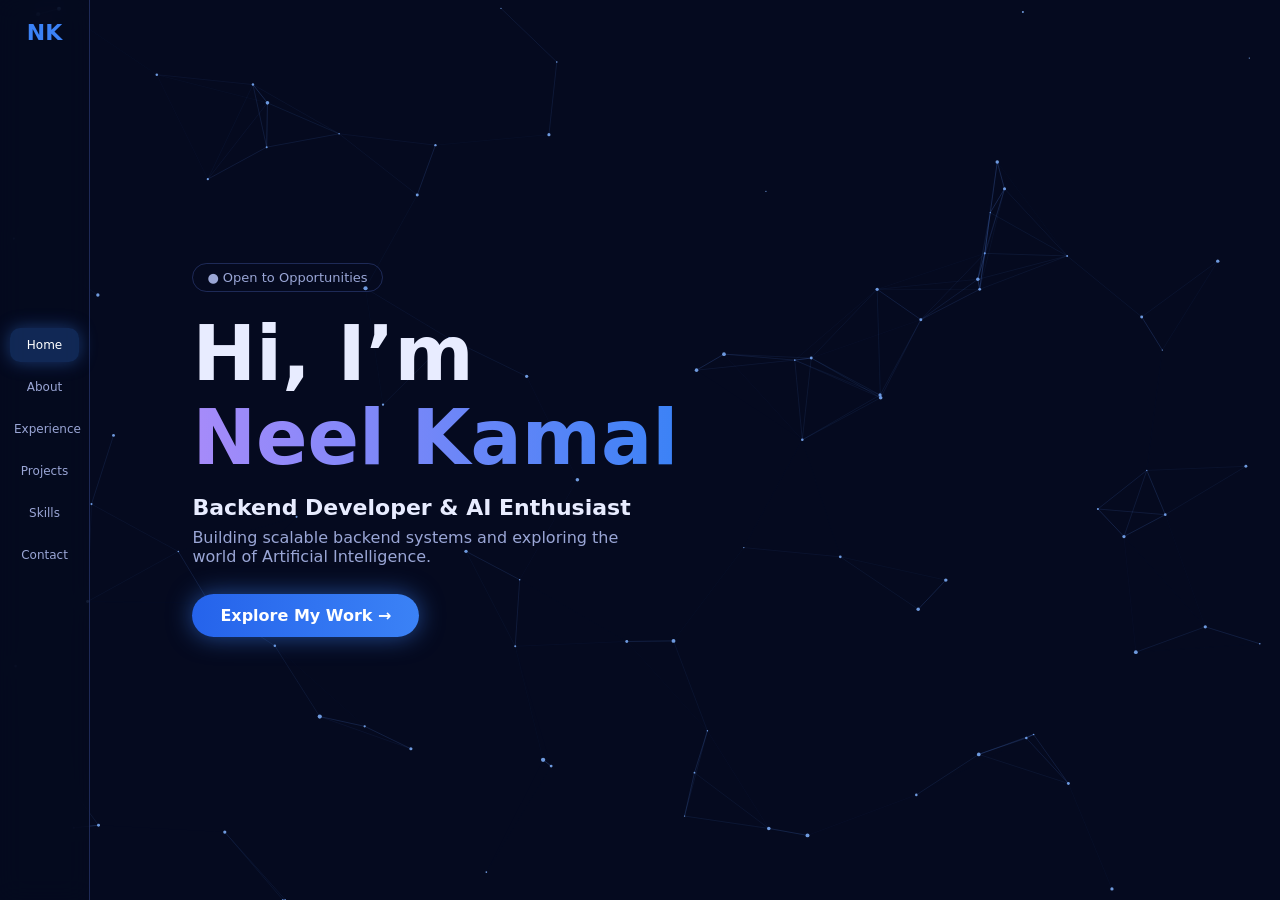
==== index.html @ 880d9033 "Home section and animated background" ====
<!DOCTYPE html>
<html lang="en">
<head>
  <meta charset="UTF-8">
  <meta name="viewport" content="width=device-width, initial-scale=1">
  <title>Neel Kamal | Backend Developer</title>
  <link rel="stylesheet" href="style.css">
</head>
<body>

  <!-- Hilta hua background yahan draw hoga -->
  <canvas id="bg"></canvas>

  <!-- Left side ka menu -->
  <nav>
    <div class="logo">NK</div>
    <a href="#home" class="on">Home</a>
    <a href="#about">About</a>
    <a href="#experience">Experience</a>
    <a href="#projects">Projects</a>
    <a href="#skills">Skills</a>
    <a href="#contact">Contact</a>
  </nav>

  <main>
    <!-- HOME SECTION -->
    <section id="home">
      <p class="open">● Open to Opportunities</p>
      <h1>Hi, I’m<br><span class="grad">Neel Kamal</span></h1>
      <h3>Backend Developer & AI Enthusiast</h3>
      <p class="sub">Building scalable backend systems and exploring the world of Artificial Intelligence.</p>
      <a href="#projects" class="btn">Explore My Work →</a>
    </section>
  </main>

  <script src="script.js"></script>
</body>
</html>
---- style.css ----
/* Saare rang ek jagah, baad me badalna easy */
:root {
  --bg: #050a1f;
  --text: #e8ecff;
  --muted: #9aa6d6;
  --blue: #3b82f6;
  --purple: #a78bfa;
  --line: rgba(110, 140, 255, 0.25);
}

* { margin: 0; padding: 0; box-sizing: border-box; }

html { scroll-behavior: smooth; }

body {
  background: var(--bg);
  color: var(--text);
  font-family: system-ui, -apple-system, 'Segoe UI', sans-serif;
}

/* Background canvas poori screen par, sabse peeche */
#bg {
  position: fixed;
  inset: 0;
  z-index: 0;
}

/* Left menu */
nav {
  position: fixed;
  left: 0; top: 0; bottom: 0;
  width: 90px;
  z-index: 10;
  display: flex;
  flex-direction: column;
  justify-content: center;
  gap: 8px;
  padding: 10px;
  background: rgba(5, 10, 31, 0.7);
  backdrop-filter: blur(12px);
  border-right: 1px solid var(--line);
}
nav .logo {
  position: absolute; top: 20px; left: 0; right: 0;
  text-align: center; font-size: 22px; font-weight: 800; color: var(--blue);
}
nav a {
  color: var(--muted);
  text-decoration: none;
  font-size: 12px;
  text-align: center;
  padding: 10px 4px;
  border-radius: 10px;
  transition: 0.3s;
}
nav a:hover, nav a.on {
  color: #fff;
  background: rgba(59, 130, 246, 0.25);
  box-shadow: 0 0 18px rgba(59, 130, 246, 0.4);
}

/* Main content menu ke baju me */
main { position: relative; z-index: 1; margin-left: 90px; }

section {
  min-height: 100vh;
  padding: 80px 8vw;
  display: flex;
  flex-direction: column;
  justify-content: center;
}

/* Home section */
.open {
  display: inline-block; width: fit-content;
  padding: 6px 14px; margin-bottom: 20px;
  border: 1px solid var(--line); border-radius: 20px;
  font-size: 13px; color: var(--muted);
}
h1 { font-size: clamp(42px, 7vw, 76px); line-height: 1.1; }
.grad {
  background: linear-gradient(90deg, var(--purple), var(--blue));
  -webkit-background-clip: text;
  background-clip: text;
  color: transparent;
}
h3 { margin: 16px 0 8px; font-size: 22px; }
.sub { color: var(--muted); max-width: 460px; margin-bottom: 28px; }

.btn {
  width: fit-content;
  padding: 12px 28px;
  border-radius: 30px;
  background: linear-gradient(90deg, #2563eb, var(--blue));
  color: #fff; text-decoration: none; font-weight: 600;
  box-shadow: 0 0 24px rgba(59, 130, 246, 0.55);
  transition: 0.3s;
}
.btn:hover { transform: translateY(-3px); }
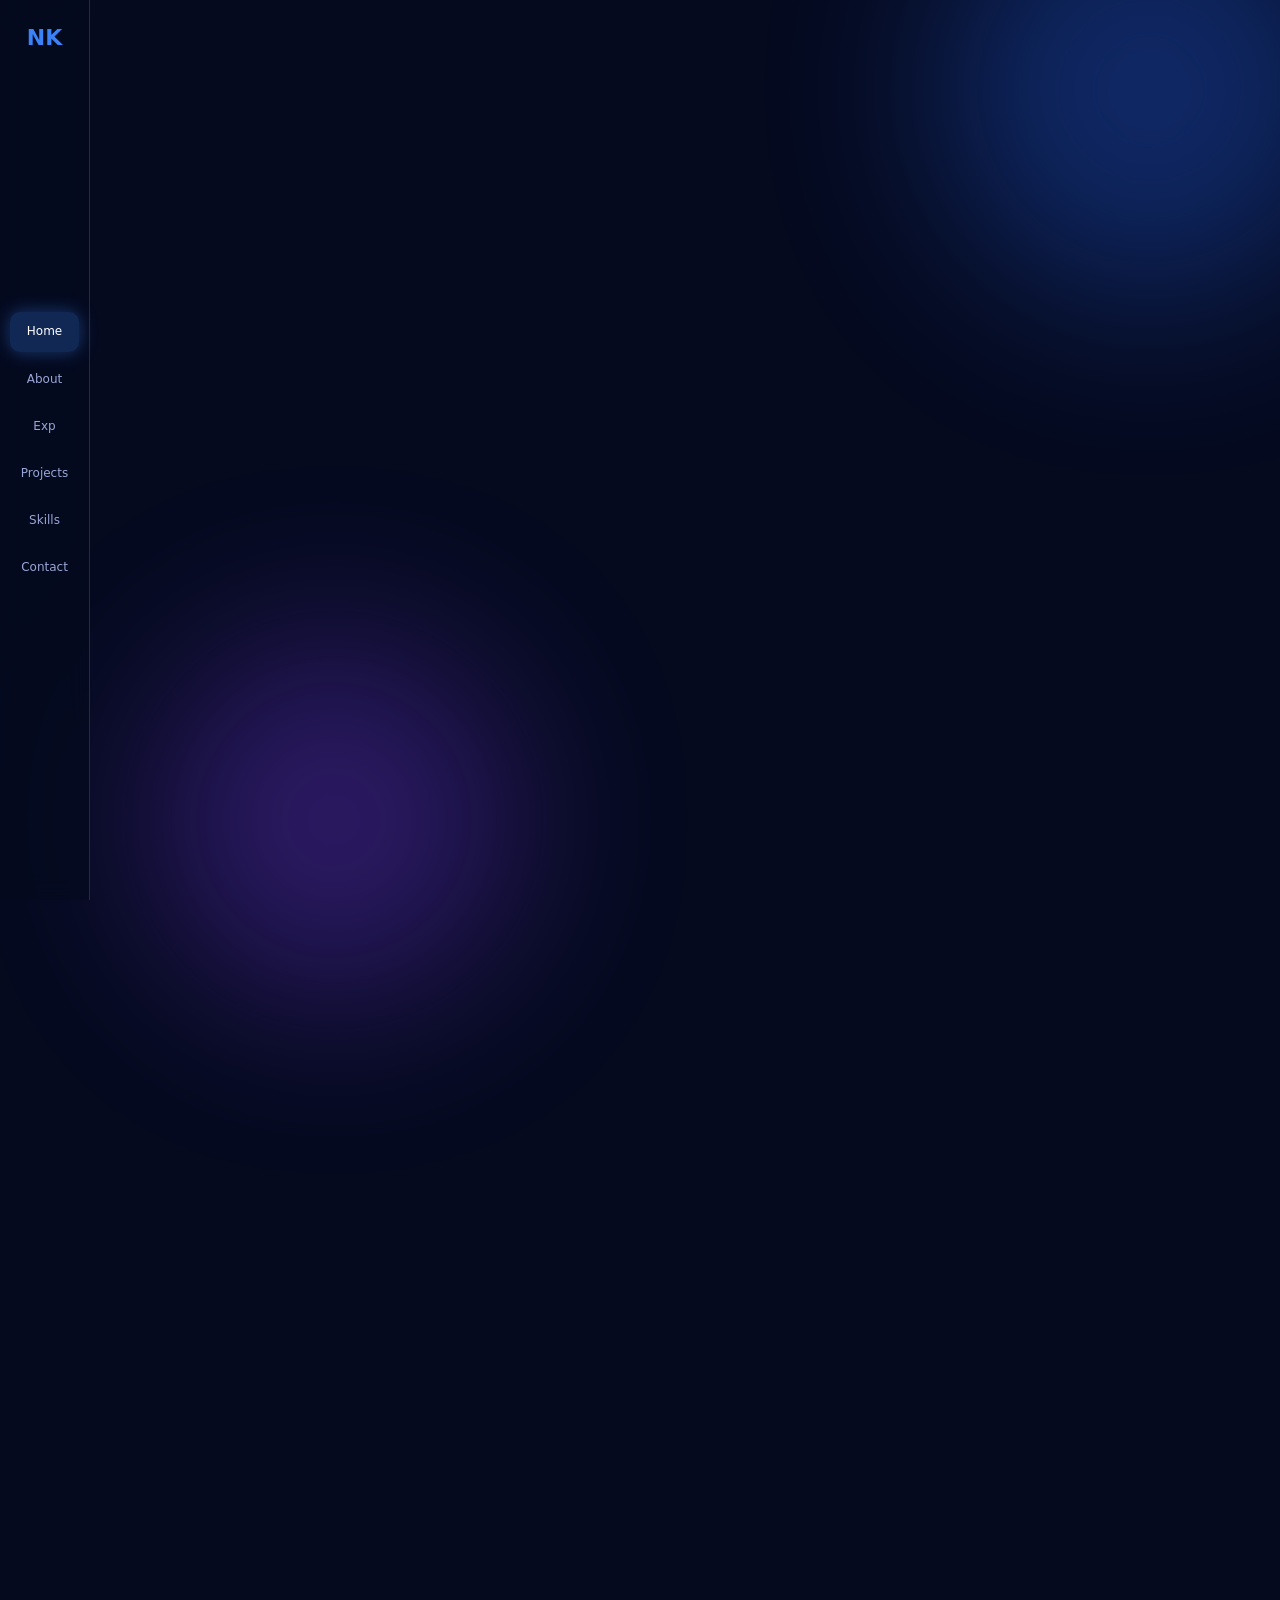
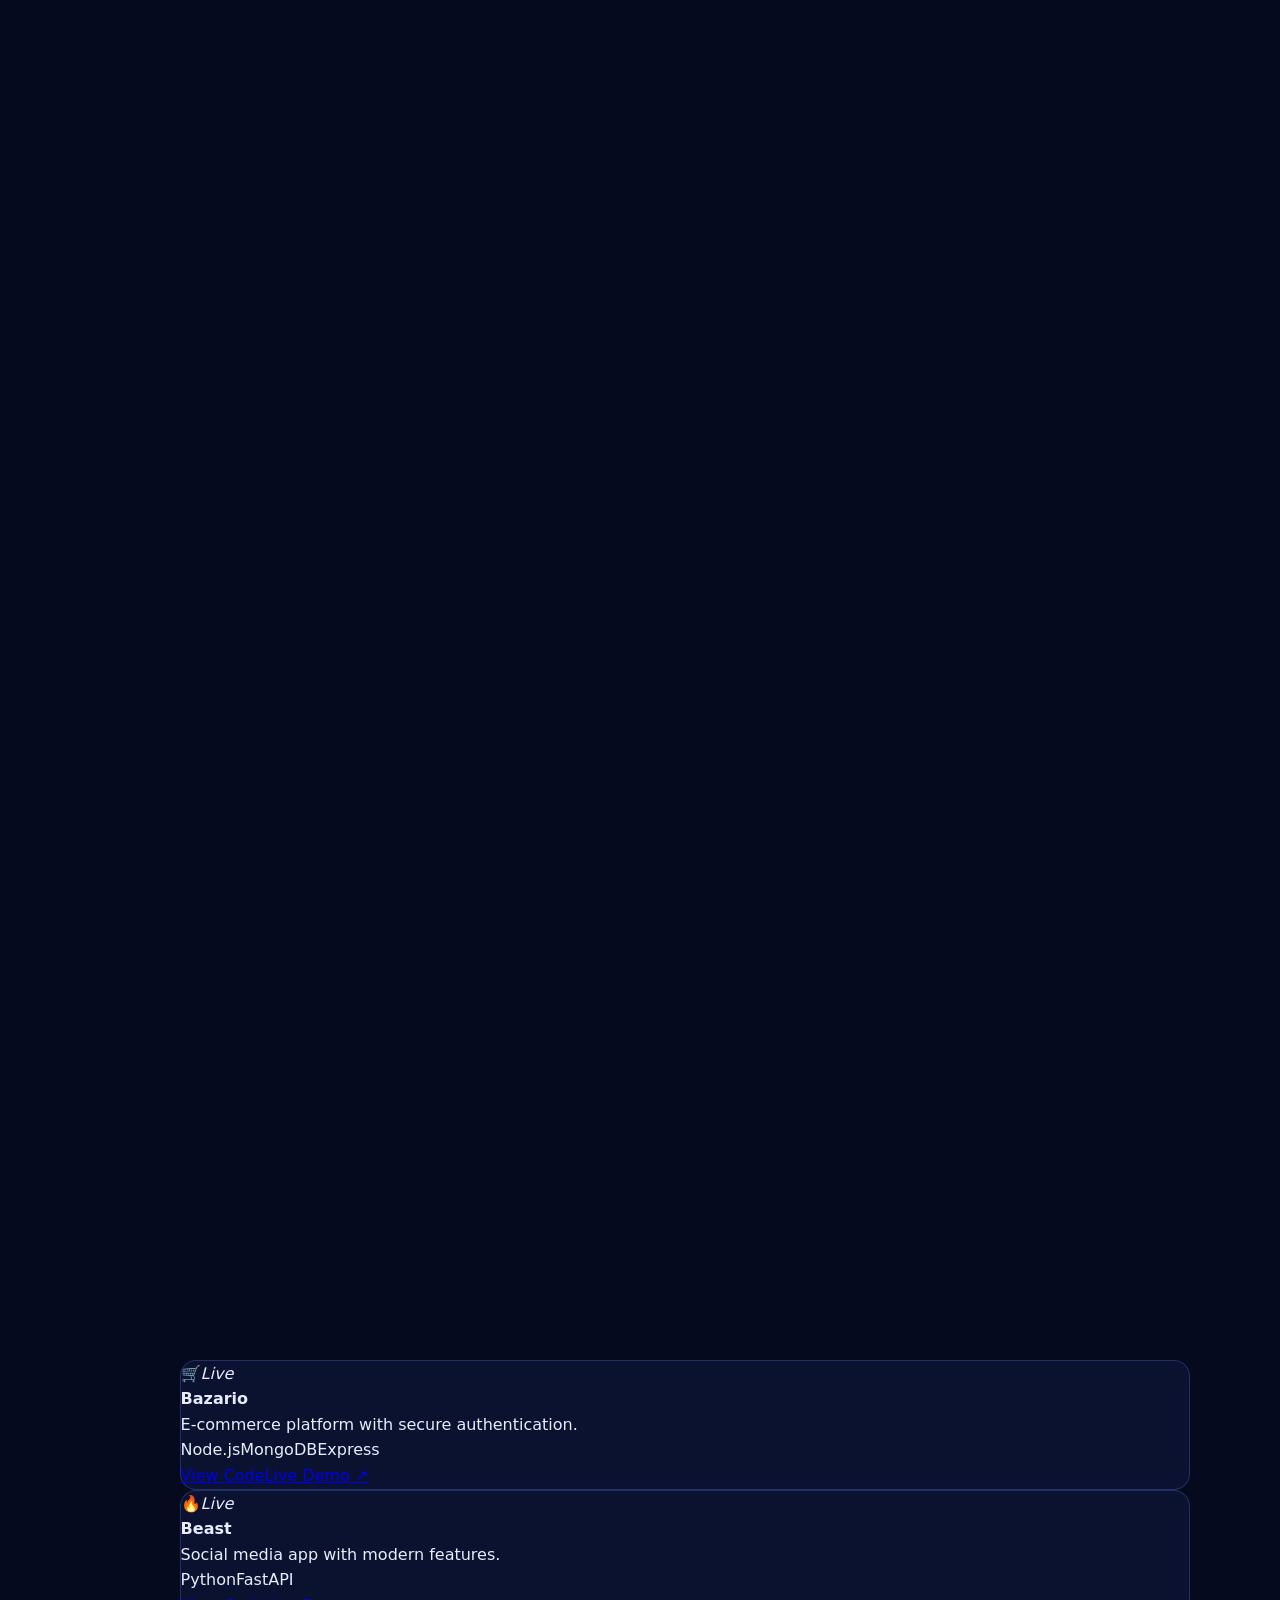
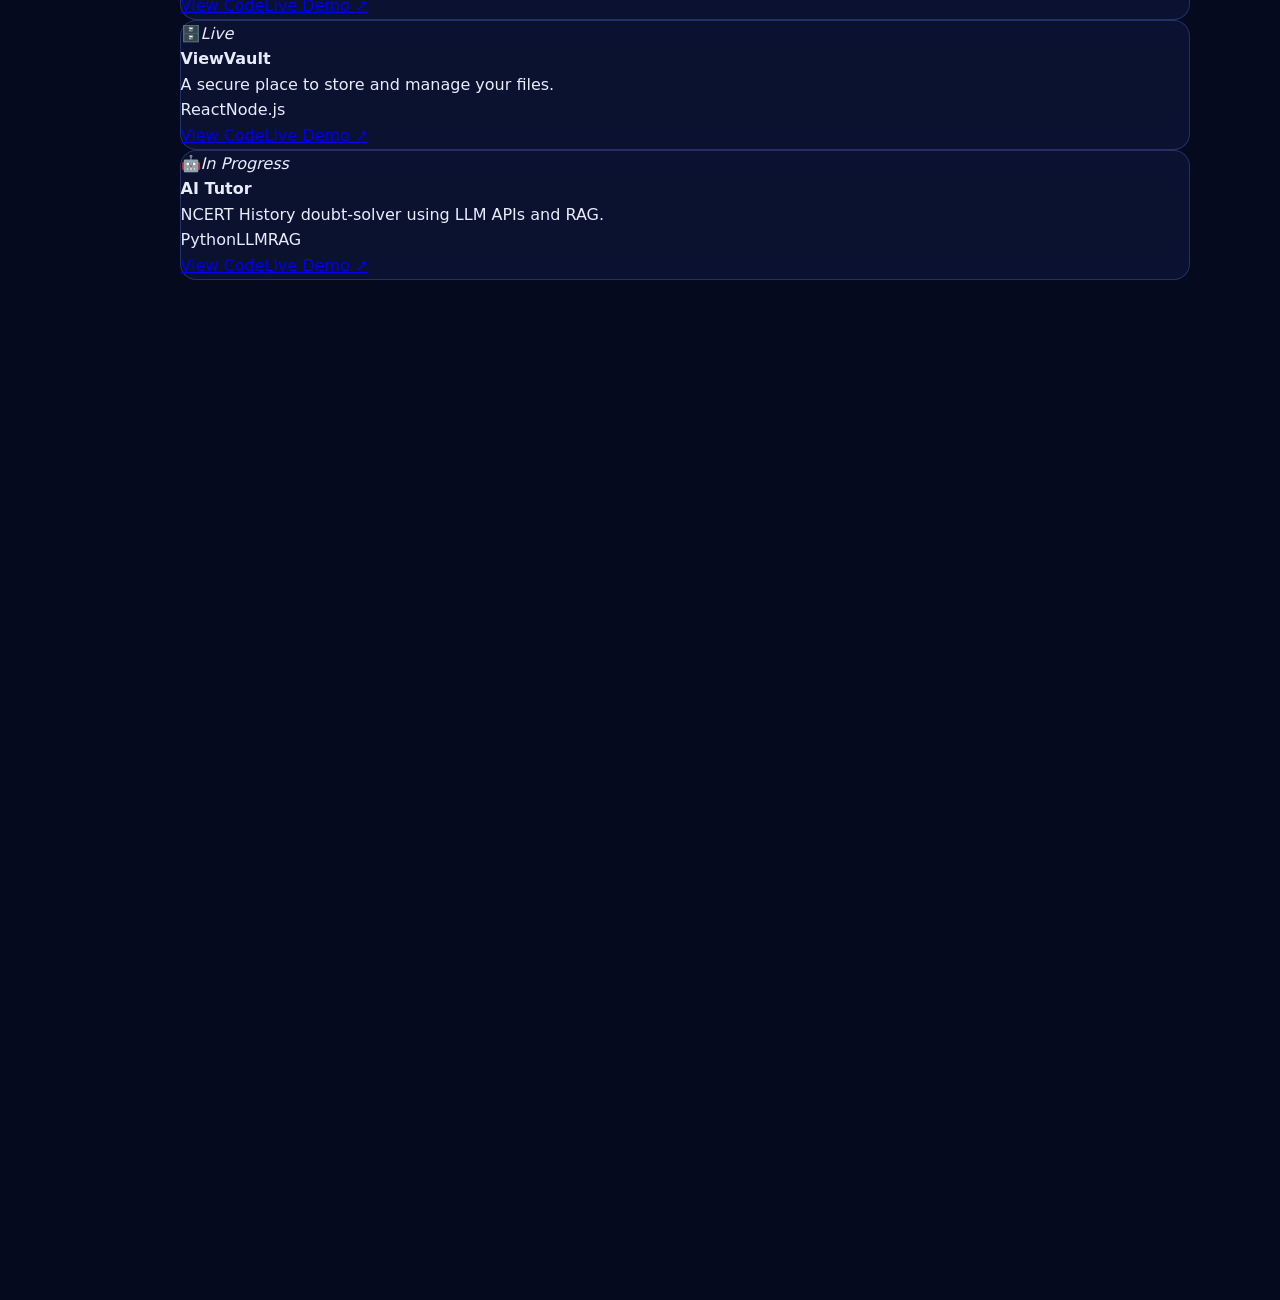
==== commit debad281: "Added all sections" ====
--- a/index.html
+++ b/index.html
@@ -8,31 +8,178 @@
 </head>
 <body>
 
-  <!-- Hilta hua background yahan draw hoga -->
   <canvas id="bg"></canvas>
 
-  <!-- Left side ka menu -->
+  <!-- Left menu (mobile par neeche aa jata hai) -->
   <nav>
     <div class="logo">NK</div>
     <a href="#home" class="on">Home</a>
     <a href="#about">About</a>
-    <a href="#experience">Experience</a>
+    <a href="#experience">Exp</a>
     <a href="#projects">Projects</a>
     <a href="#skills">Skills</a>
     <a href="#contact">Contact</a>
   </nav>
 
   <main>
-    <!-- HOME SECTION -->
-    <section id="home">
-      <p class="open">● Open to Opportunities</p>
-      <h1>Hi, I’m<br><span class="grad">Neel Kamal</span></h1>
-      <h3>Backend Developer & AI Enthusiast</h3>
-      <p class="sub">Building scalable backend systems and exploring the world of Artificial Intelligence.</p>
-      <a href="#projects" class="btn">Explore My Work →</a>
+
+    <!-- ============ HOME ============ -->
+    <section id="home" class="hero">
+      <div class="rv">
+        <p class="open"><i></i> Open to Opportunities</p>
+        <h1>Hi, I’m<br><span class="grad">Neel Kamal</span></h1>
+        <h3>Backend Developer & AI Enthusiast</h3>
+        <p class="sub">Building scalable backend systems and exploring the world of Artificial Intelligence.</p>
+        <a href="#projects" class="btn">Explore My Work →</a>
+        <!-- Resume ready ho to: <a href="resume.pdf" class="btn ghost">Download Resume</a> -->
+      </div>
+      <div class="globe-wrap rv">
+        <div class="ring"></div>
+        <div class="globe"></div>
+        <span class="chip" style="left:5%;top:12%">FastAPI</span>
+        <span class="chip" style="right:0;top:6%;animation-delay:-2s">Python</span>
+        <span class="chip" style="left:8%;bottom:10%;animation-delay:-4s">Node.js</span>
+        <span class="chip" style="right:4%;bottom:14%;animation-delay:-6s">AI / RAG</span>
+      </div>
     </section>
-  </main>
 
-  <script src="script.js"></script>
-</body>
-</html>
+    <!-- ============ ABOUT ============ -->
+    <section id="about">
+      <p class="tag rv">About Me</p>
+      <h2 class="rv">Turning Ideas into <span class="grad">Scalable</span> Solutions.</h2>
+      <div class="about-grid">
+        <div class="rv">
+          <p class="bio">
+            I’m a Backend Developer with a strong foundation in Computer Applications,
+            specializing in Python, Node.js and AI. I love building efficient systems,
+            solving real-world problems and continuously learning new technologies.
+          </p>
+          <div class="pills">
+            <span>BCA Graduate</span>
+            <span>MCA Pursuing</span>
+            <span>Hyderabad, India</span>
+          </div>
+          <div class="stats">
+            <div class="stat"><b>1+</b><small>Years of Learning</small></div>
+            <div class="stat"><b>5+</b><small>Projects Built</small></div>
+            <div class="stat"><b>∞</b><small>Dreams to Achieve</small></div>
+          </div>
+        </div>
+        <!-- Photo ready ho to NK ki jagah: <img src="photo.jpg" alt="Neel Kamal"> -->
+        <div class="photo rv">NK</div>
+      </div>
+    </section>
+
+    <!-- ============ EXPERIENCE ============ -->
+    <section id="experience">
+      <p class="tag rv">My Journey</p>
+      <h2 class="rv">Experience & <span class="grad">Education</span></h2>
+      <div class="exp-grid">
+        <div class="timeline rv">
+          <!-- Naya item add karna ho to ye poora <div class="item"> copy karo -->
+          <div class="item">
+            <small>2025 – Present</small>
+            <h4>Master of Computer Applications (MCA)</h4>
+            <p>JGI Jain University, Online</p>
+          </div>
+          <div class="item">
+            <small>2022 – 2025</small>
+            <h4>Bachelor of Computer Applications (BCA)</h4>
+            <p>Apna college ka naam yahan likho</p>
+          </div>
+          <div class="item">
+            <small>2025 (Internship)</small>
+            <h4>Backend Developer Intern – SAIL</h4>
+            <p>Worked on backend development and REST APIs.</p>
+          </div>
+          <div class="item">
+            <small>2025 (Internship)</small>
+            <h4>Teckat Technologies</h4>
+            <p>Contributed to real-world development projects.</p>
+          </div>
+        </div>
+        <div class="card learn rv">
+          <h4>What I’ve Learned?</h4>
+          <ul>
+            <li>Backend Development</li>
+            <li>REST APIs & Authentication</li>
+            <li>Database Management</li>
+            <li>Problem Solving</li>
+            <li>Team Collaboration</li>
+          </ul>
+        </div>
+      </div>
+    </section>
+
+    <!-- ============ PROJECTS ============ -->
+    <section id="projects">
+      <p class="tag rv">My Work</p>
+      <h2 class="rv">Featured <span class="grad">Projects</span></h2>
+
+      <div class="filters rv">
+        <button class="on" data-f="all">All</button>
+        <button data-f="web">Web Apps</button>
+        <button data-f="ai">AI / ML</button>
+      </div>
+
+      <div class="proj-grid">
+        <!-- Naya project: poore <div class="card proj"> block ko copy karke neeche paste karo -->
+        <div class="card proj" data-t="web">
+          <div class="shot">🛒<em class="st live">Live</em></div>
+          <h4>Bazario</h4>
+          <p>E-commerce platform with secure authentication.</p>
+          <div class="tags"><span>Node.js</span><span>MongoDB</span><span>Express</span></div>
+          <div class="links"><a href="#">View Code</a><a href="#">Live Demo ↗</a></div>
+        </div>
+
+        <div class="card proj" data-t="web">
+          <div class="shot s2">🔥<em class="st live">Live</em></div>
+          <h4>Beast</h4>
+          <p>Social media app with modern features.</p>
+          <div class="tags"><span>Python</span><span>FastAPI</span></div>
+          <div class="links"><a href="#">View Code</a><a href="#">Live Demo ↗</a></div>
+        </div>
+
+        <div class="card proj" data-t="web">
+          <div class="shot s3">🗄️<em class="st live">Live</em></div>
+          <h4>ViewVault</h4>
+          <p>A secure place to store and manage your files.</p>
+          <div class="tags"><span>React</span><span>Node.js</span></div>
+          <div class="links"><a href="#">View Code</a><a href="#">Live Demo ↗</a></div>
+        </div>
+
+        <div class="card proj" data-t="ai">
+          <div class="shot s4">🤖<em class="st">In Progress</em></div>
+          <h4>AI Tutor</h4>
+          <p>NCERT History doubt-solver using LLM APIs and RAG.</p>
+          <div class="tags"><span>Python</span><span>LLM</span><span>RAG</span></div>
+          <div class="links"><a href="#">View Code</a><a href="#">Live Demo ↗</a></div>
+        </div>
+      </div>
+    </section>
+
+    <!-- ============ SKILLS ============ -->
+    <section id="skills">
+      <p class="tag rv">My Skills</p>
+      <h2 class="rv">Tech Stack & <span class="grad">Skills</span></h2>
+
+      <div class="skill-grid">
+        <!-- Naya skill: ek <div class="row"> copy karo. data-w = level (0 se 100) -->
+        <div class="card sk rv">
+          <h4>⚙️ Backend</h4>
+          <div class="row"><div>Node.js <small>Intermediate</small></div><div class="bar"><i data-w="80"></i></div></div>
+          <div class="row"><div>Express.js <small>Intermediate</small></div><div class="bar"><i data-w="80"></i></div></div>
+          <div class="row"><div>Python <small>Intermediate</small></div><div class="bar"><i data-w="75"></i></div></div>
+          <div class="row"><div>FastAPI <small>Intermediate</small></div><div class="bar"><i data-w="70"></i></div></div>
+        </div>
+
+        <div class="card sk rv">
+          <h4>🗄️ Database</h4>
+          <div class="row"><div>MongoDB <small>Intermediate</small></div><div class="bar"><i data-w="75"></i></div></div>
+          <div class="row"><div>PostgreSQL <small>Beginner</small></div><div class="bar"><i data-w="55"></i></div></div>
+        </div>
+
+        <div class="card sk rv">
+          <h4>🎨 Frontend</h4>
+          <div class="row"><div>JavaScript <small>Intermediate</small></div><div class="bar"><i data-w="75"></i></div></div>
+          <div class="row"><div>HTML & CSS
--- a/style.css
+++ b/style.css
@@ -1,31 +1,41 @@
-/* Saare rang ek jagah, baad me badalna easy */
+/* ===== Rang ek jagah ===== */
 :root {
   --bg: #050a1f;
   --text: #e8ecff;
   --muted: #9aa6d6;
   --blue: #3b82f6;
   --purple: #a78bfa;
+  --cyan: #22d3ee;
   --line: rgba(110, 140, 255, 0.25);
+  --card: rgba(20, 30, 70, 0.45);
 }
 
 * { margin: 0; padding: 0; box-sizing: border-box; }
-
 html { scroll-behavior: smooth; }
-
 body {
   background: var(--bg);
   color: var(--text);
   font-family: system-ui, -apple-system, 'Segoe UI', sans-serif;
-}
-
-/* Background canvas poori screen par, sabse peeche */
-#bg {
+  line-height: 1.6;
+  overflow-x: hidden;
+}
+
+/* ===== Background ===== */
+#bg { position: fixed; inset: 0; z-index: 0; }
+body::before, body::after {
+  content: "";
   position: fixed;
-  inset: 0;
   z-index: 0;
-}
-
-/* Left menu */
+  border-radius: 50%;
+  filter: blur(90px);
+  opacity: 0.35;
+  animation: drift 14s ease-in-out infinite;
+}
+body::before { width: 420px; height: 420px; background: #2563eb; top: -120px; right: -80px; }
+body::after { width: 360px; height: 360px; background: #7c3aed; bottom: -100px; left: 12%; animation-delay: -6s; }
+@keyframes drift { 50% { transform: translate(40px, -50px) scale(1.15); } }
+
+/* ===== Menu ===== */
 nav {
   position: fixed;
   left: 0; top: 0; bottom: 0;
@@ -41,8 +51,12 @@
   border-right: 1px solid var(--line);
 }
 nav .logo {
-  position: absolute; top: 20px; left: 0; right: 0;
-  text-align: center; font-size: 22px; font-weight: 800; color: var(--blue);
+  position: absolute;
+  top: 20px; left: 0; right: 0;
+  text-align: center;
+  font-size: 22px;
+  font-weight: 800;
+  color: var(--blue);
 }
 nav a {
   color: var(--muted);
@@ -59,41 +73,163 @@
   box-shadow: 0 0 18px rgba(59, 130, 246, 0.4);
 }
 
-/* Main content menu ke baju me */
 main { position: relative; z-index: 1; margin-left: 90px; }
-
 section {
   min-height: 100vh;
-  padding: 80px 8vw;
+  padding: 80px 7vw;
   display: flex;
   flex-direction: column;
   justify-content: center;
-}
-
-/* Home section */
-.open {
-  display: inline-block; width: fit-content;
-  padding: 6px 14px; margin-bottom: 20px;
-  border: 1px solid var(--line); border-radius: 20px;
-  font-size: 13px; color: var(--muted);
-}
+  max-width: 1200px;
+  margin: auto;
+}
+
+/* ===== Common ===== */
+.tag { color: var(--blue); font-size: 13px; letter-spacing: 1px; margin-bottom: 10px; }
 h1 { font-size: clamp(42px, 7vw, 76px); line-height: 1.1; }
+h2 { font-size: clamp(28px, 4vw, 44px); line-height: 1.2; margin-bottom: 30px; max-width: 620px; }
+h3 { margin: 16px 0 8px; font-size: 22px; }
 .grad {
-  background: linear-gradient(90deg, var(--purple), var(--blue));
+  background: linear-gradient(90deg, var(--purple), var(--blue), var(--cyan));
+  background-size: 200%;
   -webkit-background-clip: text;
   background-clip: text;
   color: transparent;
-}
-h3 { margin: 16px 0 8px; font-size: 22px; }
+  animation: shift 6s linear infinite;
+}
+@keyframes shift { to { background-position: 200%; } }
 .sub { color: var(--muted); max-width: 460px; margin-bottom: 28px; }
 
 .btn {
+  display: inline-block;
   width: fit-content;
   padding: 12px 28px;
   border-radius: 30px;
   background: linear-gradient(90deg, #2563eb, var(--blue));
-  color: #fff; text-decoration: none; font-weight: 600;
+  color: #fff;
+  text-decoration: none;
+  font-weight: 600;
   box-shadow: 0 0 24px rgba(59, 130, 246, 0.55);
   transition: 0.3s;
 }
-.btn:hover { transform: translateY(-3px); }+.btn:hover { transform: translateY(-3px); }
+.btn.ghost { background: transparent; border: 1px solid var(--line); box-shadow: none; margin-left: 10px; }
+
+.card {
+  background: var(--card);
+  border: 1px solid var(--line);
+  border-radius: 16px;
+  backdrop-filter: blur(12px);
+  transition: 0.3s;
+}
+.card:hover {
+  transform: translateY(-6px);
+  border-color: rgba(96, 165, 250, 0.6);
+  box-shadow: 0 10px 40px rgba(59, 130, 246, 0.25);
+}
+
+/* Scroll karne par dheere se aane wala effect */
+.rv { opacity: 0; transform: translateY(34px); transition: 1s cubic-bezier(0.2, 0.7, 0.2, 1); }
+.rv.in { opacity: 1; transform: none; }
+
+/* ===== Home ===== */
+.hero { flex-direction: row; align-items: center; flex-wrap: wrap; gap: 30px; }
+.hero > div:first-child { flex: 1 1 380px; }
+.open {
+  display: inline-flex;
+  align-items: center;
+  gap: 8px;
+  padding: 6px 14px;
+  margin-bottom: 20px;
+  border: 1px solid var(--line);
+  border-radius: 20px;
+  font-size: 13px;
+  color: var(--muted);
+}
+.open i {
+  width: 8px; height: 8px;
+  border-radius: 50%;
+  background: var(--blue);
+  box-shadow: 0 0 10px var(--blue);
+  animation: blink 1.6s infinite;
+}
+@keyframes blink { 50% { opacity: 0.3; } }
+
+.globe-wrap { flex: 1 1 320px; height: 400px; position: relative; display: grid; place-items: center; }
+.globe {
+  width: 230px; height: 230px;
+  border-radius: 50%;
+  position: relative;
+  overflow: hidden;
+  background: radial-gradient(circle at 35% 30%, #60a5fa, #1d4ed8 45%, #0b1546 80%);
+  box-shadow: 0 0 80px rgba(59, 130, 246, 0.7), inset -20px -20px 60px rgba(0, 0, 40, 0.8);
+}
+.globe::after {
+  content: "";
+  position: absolute;
+  inset: 0;
+  border-radius: 50%;
+  background:
+    repeating-linear-gradient(90deg, transparent 0 22px, rgba(180, 210, 255, 0.15) 22px 23px),
+    repeating-linear-gradient(0deg, transparent 0 22px, rgba(180, 210, 255, 0.15) 22px 23px);
+}
+.ring {
+  position: absolute;
+  width: 370px; height: 120px;
+  border-radius: 50%;
+  border: 1.5px solid rgba(96, 165, 250, 0.55);
+  box-shadow: 0 0 18px rgba(96, 165, 250, 0.4);
+  transform: rotate(-20deg);
+  animation: spin 12s linear infinite;
+}
+@keyframes spin { to { transform: rotate(340deg); } }
+.chip {
+  position: absolute;
+  padding: 8px 14px;
+  border-radius: 12px;
+  font-size: 13px;
+  font-weight: 600;
+  background: rgba(15, 25, 65, 0.85);
+  border: 1px solid var(--line);
+  backdrop-filter: blur(8px);
+  animation: drift 7s ease-in-out infinite;
+}
+
+/* ===== About ===== */
+.about-grid { display: grid; grid-template-columns: 1.3fr 1fr; gap: 50px; align-items: center; }
+.bio { color: var(--muted); max-width: 520px; }
+.pills { display: flex; gap: 10px; flex-wrap: wrap; margin: 22px 0; }
+.pills span {
+  padding: 6px 14px;
+  font-size: 12px;
+  border: 1px solid var(--line);
+  border-radius: 20px;
+  background: var(--card);
+}
+.stats { display: grid; grid-template-columns: repeat(3, 1fr); gap: 14px; max-width: 520px; }
+.stat {
+  padding: 18px;
+  text-align: center;
+  background: var(--card);
+  border: 1px solid var(--line);
+  border-radius: 14px;
+  transition: 0.3s;
+}
+.stat:hover { transform: translateY(-6px); box-shadow: 0 10px 30px rgba(59, 130, 246, 0.3); }
+.stat b { display: block; font-size: 26px; color: var(--blue); }
+.stat small { color: var(--muted); font-size: 12px; }
+.photo {
+  aspect-ratio: 3 / 4;
+  max-width: 320px;
+  width: 100%;
+  margin: auto;
+  display: grid;
+  place-items: center;
+  font-size: 80px;
+  font-weight: 800;
+  border-radius: 30px;
+  overflow: hidden;
+  border: 1px solid var(--line);
+  background: linear-gradient(160deg, #1e3a8a, #312e81);
+  box-shadow: 0 0 60px rgba(59, 130, 246, 0.45);
+}
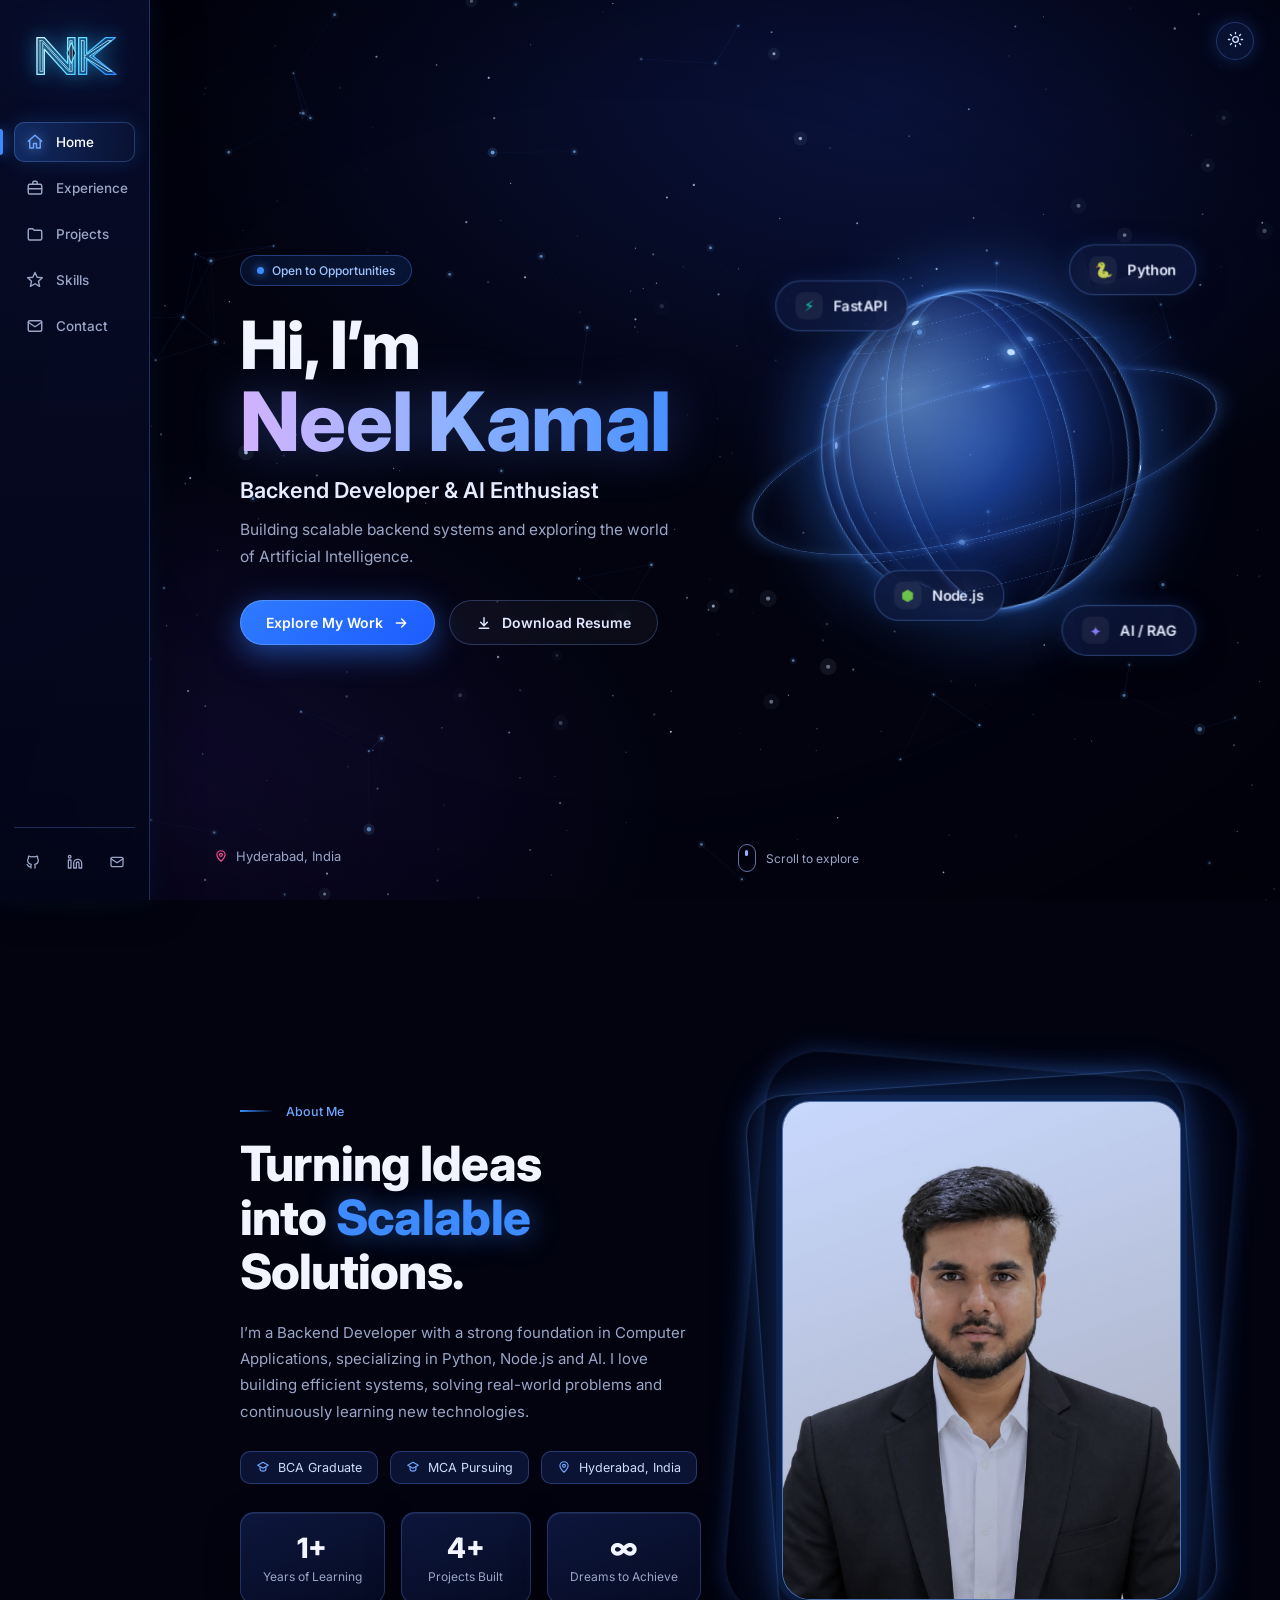
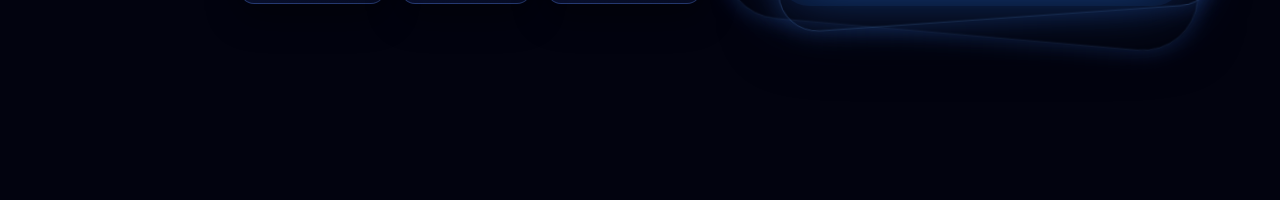
==== commit 72f5dcd5: "All added" ====
--- a/index.html
+++ b/index.html
@@ -1,185 +1,11 @@
 <!DOCTYPE html>
 <html lang="en">
 <head>
-  <meta charset="UTF-8">
-  <meta name="viewport" content="width=device-width, initial-scale=1">
-  <title>Neel Kamal | Backend Developer</title>
-  <link rel="stylesheet" href="style.css">
+  <meta charset="UTF-8" />
+  <meta http-equiv="refresh" content="0; url=pages/home.html" />
+  <title>Neel Kamal</title>
 </head>
 <body>
-
-  <canvas id="bg"></canvas>
-
-  <!-- Left menu (mobile par neeche aa jata hai) -->
-  <nav>
-    <div class="logo">NK</div>
-    <a href="#home" class="on">Home</a>
-    <a href="#about">About</a>
-    <a href="#experience">Exp</a>
-    <a href="#projects">Projects</a>
-    <a href="#skills">Skills</a>
-    <a href="#contact">Contact</a>
-  </nav>
-
-  <main>
-
-    <!-- ============ HOME ============ -->
-    <section id="home" class="hero">
-      <div class="rv">
-        <p class="open"><i></i> Open to Opportunities</p>
-        <h1>Hi, I’m<br><span class="grad">Neel Kamal</span></h1>
-        <h3>Backend Developer & AI Enthusiast</h3>
-        <p class="sub">Building scalable backend systems and exploring the world of Artificial Intelligence.</p>
-        <a href="#projects" class="btn">Explore My Work →</a>
-        <!-- Resume ready ho to: <a href="resume.pdf" class="btn ghost">Download Resume</a> -->
-      </div>
-      <div class="globe-wrap rv">
-        <div class="ring"></div>
-        <div class="globe"></div>
-        <span class="chip" style="left:5%;top:12%">FastAPI</span>
-        <span class="chip" style="right:0;top:6%;animation-delay:-2s">Python</span>
-        <span class="chip" style="left:8%;bottom:10%;animation-delay:-4s">Node.js</span>
-        <span class="chip" style="right:4%;bottom:14%;animation-delay:-6s">AI / RAG</span>
-      </div>
-    </section>
-
-    <!-- ============ ABOUT ============ -->
-    <section id="about">
-      <p class="tag rv">About Me</p>
-      <h2 class="rv">Turning Ideas into <span class="grad">Scalable</span> Solutions.</h2>
-      <div class="about-grid">
-        <div class="rv">
-          <p class="bio">
-            I’m a Backend Developer with a strong foundation in Computer Applications,
-            specializing in Python, Node.js and AI. I love building efficient systems,
-            solving real-world problems and continuously learning new technologies.
-          </p>
-          <div class="pills">
-            <span>BCA Graduate</span>
-            <span>MCA Pursuing</span>
-            <span>Hyderabad, India</span>
-          </div>
-          <div class="stats">
-            <div class="stat"><b>1+</b><small>Years of Learning</small></div>
-            <div class="stat"><b>5+</b><small>Projects Built</small></div>
-            <div class="stat"><b>∞</b><small>Dreams to Achieve</small></div>
-          </div>
-        </div>
-        <!-- Photo ready ho to NK ki jagah: <img src="photo.jpg" alt="Neel Kamal"> -->
-        <div class="photo rv">NK</div>
-      </div>
-    </section>
-
-    <!-- ============ EXPERIENCE ============ -->
-    <section id="experience">
-      <p class="tag rv">My Journey</p>
-      <h2 class="rv">Experience & <span class="grad">Education</span></h2>
-      <div class="exp-grid">
-        <div class="timeline rv">
-          <!-- Naya item add karna ho to ye poora <div class="item"> copy karo -->
-          <div class="item">
-            <small>2025 – Present</small>
-            <h4>Master of Computer Applications (MCA)</h4>
-            <p>JGI Jain University, Online</p>
-          </div>
-          <div class="item">
-            <small>2022 – 2025</small>
-            <h4>Bachelor of Computer Applications (BCA)</h4>
-            <p>Apna college ka naam yahan likho</p>
-          </div>
-          <div class="item">
-            <small>2025 (Internship)</small>
-            <h4>Backend Developer Intern – SAIL</h4>
-            <p>Worked on backend development and REST APIs.</p>
-          </div>
-          <div class="item">
-            <small>2025 (Internship)</small>
-            <h4>Teckat Technologies</h4>
-            <p>Contributed to real-world development projects.</p>
-          </div>
-        </div>
-        <div class="card learn rv">
-          <h4>What I’ve Learned?</h4>
-          <ul>
-            <li>Backend Development</li>
-            <li>REST APIs & Authentication</li>
-            <li>Database Management</li>
-            <li>Problem Solving</li>
-            <li>Team Collaboration</li>
-          </ul>
-        </div>
-      </div>
-    </section>
-
-    <!-- ============ PROJECTS ============ -->
-    <section id="projects">
-      <p class="tag rv">My Work</p>
-      <h2 class="rv">Featured <span class="grad">Projects</span></h2>
-
-      <div class="filters rv">
-        <button class="on" data-f="all">All</button>
-        <button data-f="web">Web Apps</button>
-        <button data-f="ai">AI / ML</button>
-      </div>
-
-      <div class="proj-grid">
-        <!-- Naya project: poore <div class="card proj"> block ko copy karke neeche paste karo -->
-        <div class="card proj" data-t="web">
-          <div class="shot">🛒<em class="st live">Live</em></div>
-          <h4>Bazario</h4>
-          <p>E-commerce platform with secure authentication.</p>
-          <div class="tags"><span>Node.js</span><span>MongoDB</span><span>Express</span></div>
-          <div class="links"><a href="#">View Code</a><a href="#">Live Demo ↗</a></div>
-        </div>
-
-        <div class="card proj" data-t="web">
-          <div class="shot s2">🔥<em class="st live">Live</em></div>
-          <h4>Beast</h4>
-          <p>Social media app with modern features.</p>
-          <div class="tags"><span>Python</span><span>FastAPI</span></div>
-          <div class="links"><a href="#">View Code</a><a href="#">Live Demo ↗</a></div>
-        </div>
-
-        <div class="card proj" data-t="web">
-          <div class="shot s3">🗄️<em class="st live">Live</em></div>
-          <h4>ViewVault</h4>
-          <p>A secure place to store and manage your files.</p>
-          <div class="tags"><span>React</span><span>Node.js</span></div>
-          <div class="links"><a href="#">View Code</a><a href="#">Live Demo ↗</a></div>
-        </div>
-
-        <div class="card proj" data-t="ai">
-          <div class="shot s4">🤖<em class="st">In Progress</em></div>
-          <h4>AI Tutor</h4>
-          <p>NCERT History doubt-solver using LLM APIs and RAG.</p>
-          <div class="tags"><span>Python</span><span>LLM</span><span>RAG</span></div>
-          <div class="links"><a href="#">View Code</a><a href="#">Live Demo ↗</a></div>
-        </div>
-      </div>
-    </section>
-
-    <!-- ============ SKILLS ============ -->
-    <section id="skills">
-      <p class="tag rv">My Skills</p>
-      <h2 class="rv">Tech Stack & <span class="grad">Skills</span></h2>
-
-      <div class="skill-grid">
-        <!-- Naya skill: ek <div class="row"> copy karo. data-w = level (0 se 100) -->
-        <div class="card sk rv">
-          <h4>⚙️ Backend</h4>
-          <div class="row"><div>Node.js <small>Intermediate</small></div><div class="bar"><i data-w="80"></i></div></div>
-          <div class="row"><div>Express.js <small>Intermediate</small></div><div class="bar"><i data-w="80"></i></div></div>
-          <div class="row"><div>Python <small>Intermediate</small></div><div class="bar"><i data-w="75"></i></div></div>
-          <div class="row"><div>FastAPI <small>Intermediate</small></div><div class="bar"><i data-w="70"></i></div></div>
-        </div>
-
-        <div class="card sk rv">
-          <h4>🗄️ Database</h4>
-          <div class="row"><div>MongoDB <small>Intermediate</small></div><div class="bar"><i data-w="75"></i></div></div>
-          <div class="row"><div>PostgreSQL <small>Beginner</small></div><div class="bar"><i data-w="55"></i></div></div>
-        </div>
-
-        <div class="card sk rv">
-          <h4>🎨 Frontend</h4>
-          <div class="row"><div>JavaScript <small>Intermediate</small></div><div class="bar"><i data-w="75"></i></div></div>
-          <div class="row"><div>HTML & CSS+  <script>location.replace("pages/home.html");</script>
+</body>
+</html>
